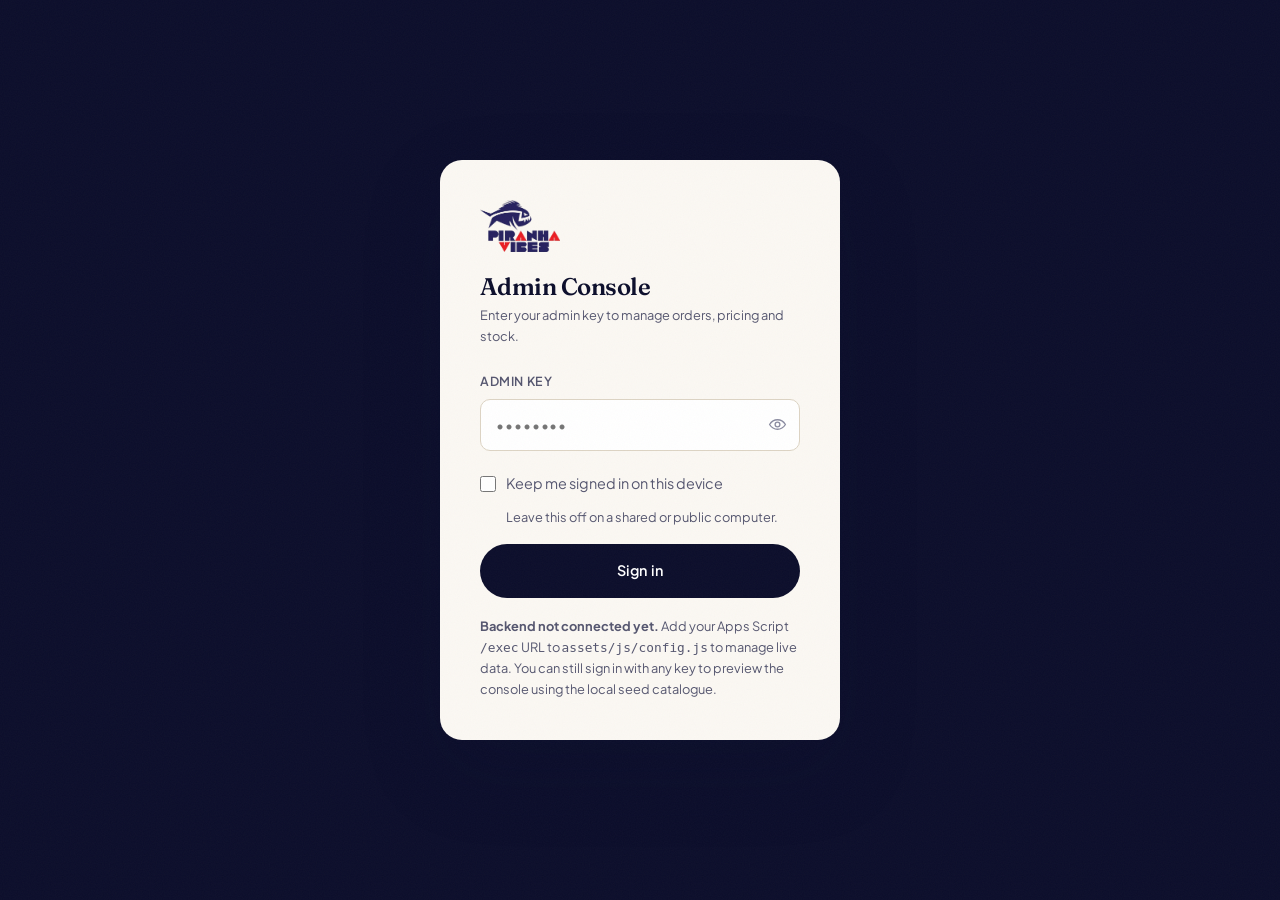
==== admin.html @ a3cf09a2 "feat: premium Piranha Vibes storefront with Google Sheets backend Complete static storefront in HTML" ====
<!DOCTYPE html>
<html lang="en">
<head>
<meta charset="utf-8">
<meta name="viewport" content="width=device-width, initial-scale=1">
<title>Admin — Piranha Vibes</title>
<meta name="robots" content="noindex, nofollow">
<link rel="icon" href="assets/img/brand/logo.png">
<link rel="preconnect" href="https://fonts.googleapis.com">
<link rel="preconnect" href="https://fonts.gstatic.com" crossorigin>
<link href="https://fonts.googleapis.com/css2?family=Fraunces:opsz,wght@9..144,400;9..144,500;9..144,600;9..144,700&family=Plus+Jakarta+Sans:wght@400;500;600;700;800&family=IBM+Plex+Mono:wght@400;500&display=swap" rel="stylesheet">
<link rel="stylesheet" href="assets/css/style.css">
</head>
<body>

<!-- ══════ LOGIN ══════ -->
<div class="adm-login" id="login">
  <div class="box">
    <img src="assets/img/brand/logo.png" alt="Piranha Vibes" style="height:52px;margin-bottom:22px">
    <h1 class="d3" style="font-size:1.5rem;margin-bottom:6px">Admin Console</h1>
    <p class="muted tiny" style="margin-bottom:24px">Enter your admin key to manage orders, pricing and stock.</p>
    <form id="loginForm" novalidate>
      <div class="field">
        <label for="key">Admin key</label>
        <div class="pw">
          <input id="key" type="password" autocomplete="current-password" placeholder="••••••••" spellcheck="false">
          <button type="button" class="pw-eye" id="pwToggle" aria-label="Show admin key" aria-pressed="false">
            <svg class="eye-on" viewBox="0 0 24 24"><path d="M2 12s3.8-6 10-6 10 6 10 6-3.8 6-10 6S2 12 2 12Z" stroke-linejoin="round"/><circle cx="12" cy="12" r="3"/></svg>
            <svg class="eye-off" viewBox="0 0 24 24"><path d="M4 4l16 16" stroke-linecap="round"/><path d="M9.9 5.2A9.9 9.9 0 0 1 12 5c6.2 0 10 6 10 6a17 17 0 0 1-3.3 3.7M6.4 7.6A17 17 0 0 0 2 11s3.8 6 10 6a9.7 9.7 0 0 0 3.7-.7" stroke-linecap="round" stroke-linejoin="round"/></svg>
          </button>
        </div>
        <span class="msg" id="keyMsg">Incorrect key — please try again</span>
      </div>
      <p class="tiny hidden" id="capsWarn" style="color:var(--gold);margin:-8px 0 12px">⚠ Caps Lock is on</p>
      <label class="fopt" style="margin-bottom:6px"><input type="checkbox" id="remember"> Keep me signed in on this device</label>
      <p class="tiny muted" style="margin:0 0 16px 26px">Leave this off on a shared or public computer.</p>
      <button class="btn btn-block" type="submit" id="loginBtn">Sign in</button>
      <div class="hidden" id="loginAlt" style="margin-top:12px">
        <p class="tiny" style="color:var(--gold);margin-bottom:8px">Couldn't reach the backend. Your key wasn't checked.</p>
        <button class="btn btn-ghost btn-sm btn-block" type="button" id="offlineBtn">Continue in offline preview</button>
      </div>
    </form>
    <p class="tiny muted" style="margin-top:18px" id="loginHint"></p>
  </div>
</div>

<!-- ══════ CONSOLE ══════ -->
<div class="adm-shell hidden" id="shell">
  <aside class="adm-side">
    <div class="brand"><img src="assets/img/brand/logo.png" alt="Piranha Vibes"></div>
    <button class="nv on" data-tab="dash"><svg viewBox="0 0 24 24"><rect x="3" y="3" width="7" height="9" rx="1.5"/><rect x="14" y="3" width="7" height="5" rx="1.5"/><rect x="14" y="12" width="7" height="9" rx="1.5"/><rect x="3" y="16" width="7" height="5" rx="1.5"/></svg> Dashboard</button>
    <button class="nv" data-tab="orders"><svg viewBox="0 0 24 24"><path d="M6 7h12l1 13H5L6 7Z" stroke-linejoin="round"/><path d="M9 7V6a3 3 0 0 1 6 0v1" stroke-linecap="round"/></svg> Orders <span class="pill new" id="navNew" style="margin-left:auto"></span></button>
    <button class="nv" data-tab="products"><svg viewBox="0 0 24 24"><path d="M4 7 12 3l8 4v10l-8 4-8-4V7Z" stroke-linejoin="round"/><path d="m4 7 8 4 8-4M12 11v10" stroke-linejoin="round"/></svg> Products</button>
    <button class="nv" data-tab="coupons"><svg viewBox="0 0 24 24"><path d="M3 8a2 2 0 0 1 2-2h14a2 2 0 0 1 2 2v2a2 2 0 0 0 0 4v2a2 2 0 0 1-2 2H5a2 2 0 0 1-2-2v-2a2 2 0 0 0 0-4V8Z" stroke-linejoin="round"/></svg> Coupons</button>
    <button class="nv" data-tab="settings"><svg viewBox="0 0 24 24"><circle cx="12" cy="12" r="3"/><path d="M19 12a7 7 0 0 0-.1-1.2l2-1.5-2-3.4-2.3 1a7 7 0 0 0-2-1.2L14.2 3H9.8l-.4 2.7a7 7 0 0 0-2 1.2l-2.3-1-2 3.4 2 1.5a7 7 0 0 0 0 2.4l-2 1.5 2 3.4 2.3-1a7 7 0 0 0 2 1.2l.4 2.7h4.4l.4-2.7a7 7 0 0 0 2-1.2l2.3 1 2-3.4-2-1.5c.06-.4.1-.8.1-1.2Z" stroke-linejoin="round"/></svg> Settings</button>
    <div class="sp" style="flex:1"></div>
    <button class="nv" id="refreshBtn"><svg viewBox="0 0 24 24"><path d="M20 12a8 8 0 1 1-2.6-5.9M20 4v5h-5" stroke-linecap="round" stroke-linejoin="round"/></svg> Refresh</button>
    <button class="nv" id="logoutBtn"><svg viewBox="0 0 24 24"><path d="M15 17l5-5-5-5M20 12H9M12 20H6a2 2 0 0 1-2-2V6a2 2 0 0 1 2-2h6" stroke-linecap="round" stroke-linejoin="round"/></svg> Sign out</button>
  </aside>

  <main class="adm-main">
    <div id="offlineNote"></div>
    <section id="tab-dash"></section>
    <section id="tab-orders" class="hidden"></section>
    <section id="tab-products" class="hidden"></section>
    <section id="tab-coupons" class="hidden"></section>
    <section id="tab-settings" class="hidden"></section>
  </main>
</div>

<div class="modal" id="modal"><div class="box" id="modalBox"></div></div>
<div class="toasts" id="toasts"></div>

<script src="assets/js/config.js"></script>
<script src="assets/js/data.js"></script>
<script src="assets/js/app.js"></script>
<script src="assets/js/admin.js"></script>
</body>
</html>
---- assets/css/style.css ----
/* =============================================================
   PIRANHA VIBES — Design System
   Editorial-premium. Ink navy + signal red + warm paper.
   ============================================================= */

/* ---------- 1. TOKENS ---------- */
:root {
  /* brand */
  --ink: #0c0e2b;
  --navy: #262163;
  --navy-600: #37318a;
  --navy-200: #b9b6dc;
  --red: #e62b1e;
  --red-700: #bf1f14;

  /* paper */
  --paper: #fbf8f3;
  --paper-2: #f4efe6;
  --sand: #e7dfd1;
  --line: #ddd4c4;
  --white: #ffffff;

  /* text */
  --tx: #14152f;
  --tx-2: #55566f;
  --tx-3: #8b8ca1;
  --tx-inv: #f6f3ee;

  /* accents */
  --gold: #b98b2e;
  --green: #1f7a4d;

  /* type */
  --display: "Fraunces", "Playfair Display", Georgia, "Times New Roman", serif;
  --sans: "Plus Jakarta Sans", "Inter", -apple-system, BlinkMacSystemFont,
    "Segoe UI", Roboto, sans-serif;
  --mono: "IBM Plex Mono", ui-monospace, "SFMono-Regular", Menlo, monospace;

  /* metrics */
  --wrap: 1320px;
  --gut: clamp(20px, 4vw, 56px);
  --r-sm: 8px;
  --r: 14px;
  --r-lg: 22px;
  --r-xl: 32px;

  /* motion */
  --e-out: cubic-bezier(0.16, 1, 0.3, 1);
  --e-io: cubic-bezier(0.65, 0, 0.35, 1);
  --e-spring: cubic-bezier(0.34, 1.56, 0.64, 1);
  --t: 0.45s var(--e-out);

  /* elevation */
  --sh-1: 0 1px 2px rgba(12, 14, 43, 0.05), 0 4px 14px rgba(12, 14, 43, 0.05);
  --sh-2: 0 2px 6px rgba(12, 14, 43, 0.06), 0 18px 40px rgba(12, 14, 43, 0.09);
  --sh-3: 0 30px 80px rgba(12, 14, 43, 0.18);

  --header-h: 78px;
}

/* ---------- 2. RESET ---------- */
*,
*::before,
*::after {
  box-sizing: border-box;
}
* {
  margin: 0;
  padding: 0;
}
html {
  -webkit-text-size-adjust: 100%;
  scroll-behavior: smooth;
  scroll-padding-top: calc(var(--header-h) + 20px);
}
body {
  font-family: var(--sans);
  background: var(--paper);
  color: var(--tx);
  font-size: 16px;
  line-height: 1.65;
  -webkit-font-smoothing: antialiased;
  -moz-osx-font-smoothing: grayscale;
  /* clip (not hidden) — `hidden` would make body a scroll container
     and break position:sticky on the header */
  overflow-x: clip;
  font-feature-settings: "kern" 1, "liga" 1;
}
body.is-locked {
  overflow: hidden;
}
img,
svg,
video {
  display: block;
  max-width: 100%;
  height: auto;
}
a {
  color: inherit;
  text-decoration: none;
}
button,
input,
select,
textarea {
  font: inherit;
  color: inherit;
}
button {
  background: none;
  border: 0;
  cursor: pointer;
}
ul,
ol {
  list-style: none;
}
:focus-visible {
  outline: 2px solid var(--red);
  outline-offset: 3px;
  border-radius: 4px;
}
::selection {
  background: var(--navy);
  color: #fff;
}

/* paper grain */
body::before {
  content: "";
  position: fixed;
  inset: 0;
  z-index: 9998;
  pointer-events: none;
  opacity: 0.035;
  background-image: url("data:image/svg+xml,%3Csvg xmlns='http://www.w3.org/2000/svg' width='160' height='160'%3E%3Cfilter id='n'%3E%3CfeTurbulence type='fractalNoise' baseFrequency='0.85' numOctaves='3'/%3E%3C/filter%3E%3Crect width='160' height='160' filter='url(%23n)'/%3E%3C/svg%3E");
}

/* ---------- 3. TYPE ---------- */
h1,
h2,
h3,
h4,
h5 {
  font-family: var(--display);
  font-weight: 600;
  line-height: 1.05;
  letter-spacing: -0.022em;
  color: var(--ink);
  font-variation-settings: "SOFT" 0, "WONK" 0;
}
.d1 {
  font-size: clamp(2.9rem, 8.2vw, 7.2rem);
  line-height: 0.93;
  letter-spacing: -0.038em;
}
.d2 {
  font-size: clamp(2.2rem, 5.2vw, 4.4rem);
  line-height: 1;
  letter-spacing: -0.03em;
}
.d3 {
  font-size: clamp(1.5rem, 2.9vw, 2.4rem);
}
.lead {
  font-size: clamp(1.02rem, 1.35vw, 1.2rem);
  color: var(--tx-2);
  line-height: 1.7;
  max-width: 62ch;
}
.eyebrow {
  font-family: var(--mono);
  font-size: 0.7rem;
  letter-spacing: 0.22em;
  text-transform: uppercase;
  color: var(--red);
  font-weight: 500;
  display: inline-flex;
  align-items: center;
  gap: 10px;
}
.eyebrow::before {
  content: "";
  width: 26px;
  height: 1px;
  background: var(--red);
  display: block;
}
.eyebrow.center::after {
  content: "";
  width: 26px;
  height: 1px;
  background: var(--red);
  display: block;
}
.italic-accent {
  font-style: italic;
  font-family: var(--display);
  color: var(--red);
}
.muted {
  color: var(--tx-2);
}
.tiny {
  font-size: 0.8rem;
}

/* ---------- 4. LAYOUT ---------- */
.wrap {
  width: min(100% - (var(--gut) * 2), var(--wrap));
  margin-inline: auto;
}
.wrap-wide {
  width: min(100% - (var(--gut) * 2), 1560px);
  margin-inline: auto;
}
section {
  position: relative;
}
.sec {
  padding-block: clamp(64px, 9vw, 132px);
}
.sec-sm {
  padding-block: clamp(44px, 6vw, 80px);
}
.sec-head {
  display: flex;
  align-items: flex-end;
  justify-content: space-between;
  gap: 32px;
  flex-wrap: wrap;
  margin-bottom: clamp(32px, 4.5vw, 60px);
}
.sec-head .t {
  max-width: 58ch;
}
.sec-head .eyebrow {
  margin-bottom: 16px;
}
.center-head {
  text-align: center;
  max-width: 760px;
  margin: 0 auto clamp(36px, 5vw, 64px);
}
.center-head .eyebrow {
  margin-bottom: 16px;
}
.center-head .lead {
  margin-inline: auto;
}
.rule {
  height: 1px;
  background: var(--line);
  border: 0;
}
.bg-ink {
  background: var(--ink);
  color: var(--tx-inv);
}
.bg-ink h1,
.bg-ink h2,
.bg-ink h3,
.bg-ink h4 {
  color: #fff;
}
.bg-ink .lead,
.bg-ink .muted {
  color: #a8aac6;
}
.bg-paper2 {
  background: var(--paper-2);
}

/* ---------- 5. BUTTONS ---------- */
.btn {
  --bg: var(--ink);
  --fg: #fff;
  position: relative;
  display: inline-flex;
  align-items: center;
  justify-content: center;
  gap: 10px;
  padding: 15px 30px;
  background: var(--bg);
  color: var(--fg);
  border-radius: 100px;
  font-size: 0.9rem;
  font-weight: 600;
  letter-spacing: 0.01em;
  overflow: hidden;
  isolation: isolate;
  transition: transform 0.35s var(--e-spring), box-shadow var(--t),
    color 0.35s var(--e-out);
  will-change: transform;
}
.btn::before {
  content: "";
  position: absolute;
  inset: 0;
  z-index: -1;
  background: var(--red);
  transform: translateY(101%);
  transition: transform 0.5s var(--e-out);
  border-radius: inherit;
}
.btn:hover::before {
  transform: translateY(0);
}
.btn:hover {
  transform: translateY(-2px);
  box-shadow: 0 12px 30px rgba(230, 43, 30, 0.28);
  color: #fff;
}
.btn:active {
  transform: translateY(0) scale(0.98);
}
.btn svg {
  width: 17px;
  height: 17px;
  transition: transform 0.4s var(--e-out);
}
.btn:hover svg {
  transform: translateX(4px);
}
.btn-red {
  --bg: var(--red);
}
.btn-red::before {
  background: var(--ink);
}
.btn-red:hover {
  box-shadow: 0 12px 30px rgba(12, 14, 43, 0.3);
}
.btn-ghost {
  --bg: transparent;
  --fg: var(--ink);
  border: 1px solid var(--ink);
}
.btn-ghost:hover {
  color: #fff;
  border-color: var(--red);
}
.btn-light {
  --bg: #fff;
  --fg: var(--ink);
}
.btn-light:hover {
  color: #fff;
}
.btn-sm {
  padding: 10px 20px;
  font-size: 0.82rem;
}
.btn-lg {
  padding: 18px 38px;
  font-size: 0.98rem;
}
.btn-block {
  width: 100%;
}
.btn[disabled] {
  opacity: 0.45;
  pointer-events: none;
}
.btn-loading {
  color: transparent !important;
  pointer-events: none;
}
.btn-loading::after {
  content: "";
  position: absolute;
  width: 18px;
  height: 18px;
  border: 2px solid rgba(255, 255, 255, 0.35);
  border-top-color: #fff;
  border-radius: 50%;
  animation: spin 0.7s linear infinite;
}
@keyframes spin {
  to {
    transform: rotate(360deg);
  }
}

.link-u {
  position: relative;
  display: inline-flex;
  align-items: center;
  gap: 8px;
  font-weight: 600;
  font-size: 0.88rem;
  padding-bottom: 3px;
}
.link-u::after {
  content: "";
  position: absolute;
  left: 0;
  bottom: 0;
  width: 100%;
  height: 1px;
  background: currentColor;
  transform-origin: right;
  transform: scaleX(1);
  transition: transform 0.4s var(--e-out);
}
.link-u:hover::after {
  transform-origin: left;
  animation: uline 0.6s var(--e-out);
}
@keyframes uline {
  0% {
    transform: scaleX(1);
    transform-origin: right;
  }
  49% {
    transform: scaleX(0);
    transform-origin: right;
  }
  50% {
    transform: scaleX(0);
    transform-origin: left;
  }
  100% {
    transform: scaleX(1);
    transform-origin: left;
  }
}

/* ---------- 6. HEADER ---------- */
.announce {
  background: var(--ink);
  color: #e9e7f5;
  font-size: 0.76rem;
  letter-spacing: 0.05em;
  height: 38px;
  display: flex;
  align-items: center;
  overflow: hidden;
  position: relative;
  z-index: 60;
}
.announce .track {
  display: flex;
  gap: 60px;
  white-space: nowrap;
  animation: marq 34s linear infinite;
  padding-left: 60px;
}
.announce span {
  display: inline-flex;
  align-items: center;
  gap: 12px;
}
.announce b {
  color: var(--red);
  font-weight: 700;
}
@keyframes marq {
  to {
    transform: translateX(-50%);
  }
}

.hdr {
  position: sticky;
  top: 0;
  z-index: 70;
  background: rgba(251, 248, 243, 0.82);
  backdrop-filter: saturate(180%) blur(18px);
  -webkit-backdrop-filter: saturate(180%) blur(18px);
  border-bottom: 1px solid transparent;
  transition: border-color 0.3s, background 0.3s, height 0.35s var(--e-out);
}
.hdr.scrolled {
  border-bottom-color: var(--line);
  background: rgba(251, 248, 243, 0.95);
}
.hdr-in {
  height: var(--header-h);
  display: flex;
  align-items: center;
  gap: 28px;
  transition: height 0.35s var(--e-out);
}
.hdr.scrolled .hdr-in {
  height: 64px;
}
.logo {
  display: flex;
  align-items: center;
  flex-shrink: 0;
}
.logo img {
  height: 54px;
  width: auto;
  transition: height 0.35s var(--e-out), transform 0.4s var(--e-spring);
  mix-blend-mode: multiply;
}
.hdr.scrolled .logo img {
  height: 44px;
}
.logo:hover img {
  transform: scale(1.04) rotate(-1.5deg);
}

.nav {
  display: flex;
  align-items: center;
  gap: 4px;
  margin-inline: auto;
}
.nav a {
  position: relative;
  padding: 10px 16px;
  font-size: 0.9rem;
  font-weight: 500;
  color: var(--tx);
  border-radius: 100px;
  transition: color 0.3s;
}
.nav a::before {
  content: "";
  position: absolute;
  inset: 0;
  background: var(--ink);
  border-radius: inherit;
  transform: scale(0.7);
  opacity: 0;
  transition: transform 0.4s var(--e-spring), opacity 0.3s;
  z-index: -1;
}
.nav a:hover,
.nav a.active {
  color: #fff;
}
.nav a:hover::before,
.nav a.active::before {
  transform: scale(1);
  opacity: 1;
}
.nav a {
  isolation: isolate;
}

.hdr-act {
  display: flex;
  align-items: center;
  gap: 6px;
}
.icon-btn {
  position: relative;
  width: 42px;
  height: 42px;
  display: grid;
  place-items: center;
  border-radius: 50%;
  transition: background 0.3s, transform 0.3s var(--e-spring);
}
.icon-btn:hover {
  background: var(--sand);
  transform: translateY(-2px);
}
.icon-btn svg {
  width: 20px;
  height: 20px;
  stroke: var(--ink);
  stroke-width: 1.6;
  fill: none;
}
.cart-count {
  position: absolute;
  top: 2px;
  right: 0;
  min-width: 19px;
  height: 19px;
  padding: 0 5px;
  background: var(--red);
  color: #fff;
  font-size: 0.68rem;
  font-weight: 700;
  border-radius: 100px;
  display: grid;
  place-items: center;
  border: 2px solid var(--paper);
  transform: scale(0);
  transition: transform 0.4s var(--e-spring);
}
.cart-count.on {
  transform: scale(1);
}
.cart-count.bump {
  animation: bump 0.5s var(--e-spring);
}
@keyframes bump {
  50% {
    transform: scale(1.45);
  }
}

.burger {
  display: none;
  width: 42px;
  height: 42px;
  place-items: center;
}
.burger i {
  display: block;
  width: 20px;
  height: 1.8px;
  background: var(--ink);
  position: relative;
  transition: 0.35s var(--e-out);
}
.burger i::before,
.burger i::after {
  content: "";
  position: absolute;
  left: 0;
  width: 20px;
  height: 1.8px;
  background: var(--ink);
  transition: 0.35s var(--e-out);
}
.burger i::before {
  top: -6px;
}
.burger i::after {
  top: 6px;
}
.burger.on i {
  background: transparent;
}
.burger.on i::before {
  top: 0;
  transform: rotate(45deg);
}
.burger.on i::after {
  top: 0;
  transform: rotate(-45deg);
}

/* mobile menu */
.mnav {
  position: fixed;
  inset: 0;
  z-index: 65;
  background: var(--ink);
  padding: calc(var(--header-h) + 50px) var(--gut) 40px;
  transform: translateY(-100%);
  transition: transform 0.6s var(--e-out);
  overflow-y: auto;
}
.mnav.on {
  transform: translateY(0);
}
.mnav a {
  display: block;
  font-family: var(--display);
  font-size: clamp(2rem, 9vw, 3rem);
  color: #fff;
  padding: 12px 0;
  border-bottom: 1px solid rgba(255, 255, 255, 0.09);
  opacity: 0;
  transform: translateY(24px);
}
.mnav.on a {
  animation: mIn 0.6s var(--e-out) forwards;
}
.mnav.on a:nth-child(1) {
  animation-delay: 0.1s;
}
.mnav.on a:nth-child(2) {
  animation-delay: 0.16s;
}
.mnav.on a:nth-child(3) {
  animation-delay: 0.22s;
}
.mnav.on a:nth-child(4) {
  animation-delay: 0.28s;
}
.mnav.on a:nth-child(5) {
  animation-delay: 0.34s;
}
.mnav.on a:nth-child(6) {
  animation-delay: 0.4s;
}
.mnav.on a:nth-child(7) {
  animation-delay: 0.46s;
}
@keyframes mIn {
  to {
    opacity: 1;
    transform: none;
  }
}

/* search overlay */
.search-ov {
  position: fixed;
  inset: 0;
  z-index: 90;
  background: rgba(12, 14, 43, 0.55);
  backdrop-filter: blur(8px);
  opacity: 0;
  visibility: hidden;
  transition: 0.35s;
}
.search-ov.on {
  opacity: 1;
  visibility: visible;
}
.search-box {
  background: var(--paper);
  padding: clamp(24px, 5vw, 48px) var(--gut);
  transform: translateY(-30px);
  transition: transform 0.5s var(--e-out);
  max-height: 86vh;
  overflow-y: auto;
}
.search-ov.on .search-box {
  transform: none;
}
.search-field {
  display: flex;
  align-items: center;
  gap: 14px;
  border-bottom: 2px solid var(--ink);
  padding-bottom: 12px;
}
.search-field input {
  flex: 1;
  border: 0;
  background: none;
  font-family: var(--display);
  font-size: clamp(1.4rem, 4vw, 2.4rem);
  outline: none;
}
.search-res {
  display: grid;
  grid-template-columns: repeat(auto-fill, minmax(180px, 1fr));
  gap: 22px;
  margin-top: 28px;
}

/* ---------- 7. HERO ---------- */
.hero {
  position: relative;
  padding-top: clamp(40px, 6vw, 76px);
  padding-bottom: clamp(40px, 6vw, 80px);
  overflow: hidden;
}
.hero-grid {
  display: grid;
  grid-template-columns: 1.05fr 0.95fr;
  gap: clamp(32px, 5vw, 72px);
  align-items: center;
}
.hero-copy .eyebrow {
  margin-bottom: 22px;
}
.hero h1 {
  margin-bottom: 24px;
}
.hero h1 .ln {
  display: block;
  overflow: hidden;
}
.hero h1 .ln > span {
  display: block;
  transform: translateY(110%);
  animation: lnUp 1.05s var(--e-out) forwards;
}
.hero h1 .ln:nth-child(2) > span {
  animation-delay: 0.1s;
}
.hero h1 .ln:nth-child(3) > span {
  animation-delay: 0.2s;
}
@keyframes lnUp {
  to {
    transform: none;
  }
}
.hero-cta {
  display: flex;
  gap: 14px;
  flex-wrap: wrap;
  margin-top: 34px;
}
.hero-stats {
  display: flex;
  gap: clamp(24px, 4vw, 52px);
  margin-top: clamp(36px, 5vw, 58px);
  padding-top: 28px;
  border-top: 1px solid var(--line);
  flex-wrap: wrap;
}
.hero-stats .n {
  font-family: var(--display);
  font-size: clamp(1.6rem, 3vw, 2.3rem);
  color: var(--navy);
  line-height: 1;
}
.hero-stats .l {
  font-size: 0.76rem;
  letter-spacing: 0.1em;
  text-transform: uppercase;
  color: var(--tx-3);
  margin-top: 6px;
}

.hero-visual {
  position: relative;
  aspect-ratio: 4/4.4;
}
.hv-main,
.hv-sub {
  position: absolute;
  border-radius: var(--r-xl);
  overflow: hidden;
  box-shadow: var(--sh-3);
  background: var(--sand);
}
.hv-main {
  inset: 0 12% 10% 0;
  animation: floatA 9s ease-in-out infinite;
}
.hv-sub {
  width: 46%;
  aspect-ratio: 3/3.6;
  right: 0;
  bottom: 0;
  border: 8px solid var(--paper);
  animation: floatB 11s ease-in-out infinite;
}
.hv-main img,
.hv-sub img {
  width: 100%;
  height: 100%;
  object-fit: cover;
  transition: transform 1.2s var(--e-out);
}
.hero-visual:hover .hv-main img {
  transform: scale(1.05);
}
@keyframes floatA {
  50% {
    transform: translateY(-14px);
  }
}
@keyframes floatB {
  50% {
    transform: translateY(12px);
  }
}
.hv-badge {
  position: absolute;
  left: -6%;
  top: 8%;
  z-index: 3;
  background: var(--paper);
  border-radius: 100px;
  padding: 12px 20px;
  box-shadow: var(--sh-2);
  display: flex;
  align-items: center;
  gap: 10px;
  font-size: 0.8rem;
  font-weight: 600;
  animation: floatB 7s ease-in-out infinite;
}
.hv-badge .dot {
  width: 8px;
  height: 8px;
  border-radius: 50%;
  background: var(--green);
  box-shadow: 0 0 0 0 rgba(31, 122, 77, 0.5);
  animation: pulse 2s infinite;
}
@keyframes pulse {
  70% {
    box-shadow: 0 0 0 10px rgba(31, 122, 77, 0);
  }
}
.hero-blob {
  position: absolute;
  border-radius: 50%;
  filter: blur(90px);
  opacity: 0.42;
  pointer-events: none;
  z-index: -1;
}
.hero-blob.a {
  width: 480px;
  height: 480px;
  background: #cfd0f5;
  top: -120px;
  right: -80px;
}
.hero-blob.b {
  width: 400px;
  height: 400px;
  background: #f7d3cf;
  bottom: -140px;
  left: -100px;
}

/* ---------- 8. MARQUEE ---------- */
.marquee {
  border-block: 1px solid var(--line);
  padding: 22px 0;
  overflow: hidden;
  background: var(--paper-2);
}
.marquee .track {
  display: flex;
  gap: 54px;
  white-space: nowrap;
  animation: marq 30s linear infinite;
  width: max-content;
}
.marquee:hover .track {
  animation-play-state: paused;
}
.marquee span {
  font-family: var(--display);
  font-size: clamp(1.1rem, 2vw, 1.7rem);
  color: var(--navy);
  display: inline-flex;
  align-items: center;
  gap: 54px;
  letter-spacing: -0.01em;
}
.marquee span::after {
  content: "✳";
  color: var(--red);
  font-size: 0.8em;
}

/* ---------- 9. CATEGORY TILES ---------- */
.cat-grid {
  display: grid;
  grid-template-columns: repeat(3, 1fr);
  gap: 18px;
}
.cat-grid > *:nth-child(1) {
  grid-column: span 2;
}
.cat-grid > *:nth-child(4) {
  grid-column: span 2;
}
.cat-card {
  position: relative;
  border-radius: var(--r-lg);
  overflow: hidden;
  min-height: 300px;
  display: flex;
  align-items: flex-end;
  padding: 28px;
  color: #fff;
  isolation: isolate;
  background: var(--navy);
}
.cat-card img {
  position: absolute;
  inset: 0;
  width: 100%;
  height: 100%;
  object-fit: cover;
  z-index: -2;
  transition: transform 1.1s var(--e-out), filter 0.6s;
}
.cat-card::after {
  content: "";
  position: absolute;
  inset: 0;
  z-index: -1;
  background: linear-gradient(
    to top,
    rgba(12, 14, 43, 0.88) 0%,
    rgba(12, 14, 43, 0.32) 45%,
    rgba(12, 14, 43, 0.06) 100%
  );
  transition: opacity 0.5s;
}
.cat-card:hover img {
  transform: scale(1.07);
}
.cat-card h3 {
  color: #fff;
  font-size: clamp(1.4rem, 2.4vw, 2rem);
}
.cat-card p {
  color: rgba(255, 255, 255, 0.75);
  font-size: 0.88rem;
  margin-top: 6px;
  max-width: 42ch;
}
.cat-card .go {
  position: absolute;
  top: 22px;
  right: 22px;
  width: 46px;
  height: 46px;
  border-radius: 50%;
  background: rgba(255, 255, 255, 0.14);
  backdrop-filter: blur(8px);
  border: 1px solid rgba(255, 255, 255, 0.25);
  display: grid;
  place-items: center;
  transform: scale(0.6) rotate(-40deg);
  opacity: 0;
  transition: 0.5s var(--e-spring);
}
.cat-card:hover .go {
  transform: none;
  opacity: 1;
}
.cat-card .go svg {
  width: 18px;
  stroke: #fff;
  stroke-width: 2;
  fill: none;
}
.cat-card .cnt {
  font-family: var(--mono);
  font-size: 0.7rem;
  letter-spacing: 0.14em;
  text-transform: uppercase;
  color: rgba(255, 255, 255, 0.6);
  margin-bottom: 10px;
  display: block;
}

/* ---------- 10. PRODUCT CARD ---------- */
.p-grid {
  display: grid;
  grid-template-columns: repeat(auto-fill, minmax(250px, 1fr));
  gap: clamp(18px, 2.2vw, 30px) clamp(14px, 1.8vw, 24px);
}
.pc {
  position: relative;
  display: flex;
  flex-direction: column;
}
.pc-media {
  position: relative;
  aspect-ratio: 1/1.16;
  border-radius: var(--r);
  overflow: hidden;
  background: var(--paper-2);
  margin-bottom: 14px;
}
.pc-media img {
  width: 100%;
  height: 100%;
  object-fit: cover;
  transition: transform 0.9s var(--e-out), opacity 0.5s;
}
.pc:hover .pc-media img {
  transform: scale(1.06);
}
.pc-media::after {
  content: "";
  position: absolute;
  inset: 0;
  background: linear-gradient(
    to top,
    rgba(12, 14, 43, 0.4),
    transparent 55%
  );
  opacity: 0;
  transition: opacity 0.45s;
}
.pc:hover .pc-media::after {
  opacity: 1;
}
.pc-badge {
  position: absolute;
  top: 12px;
  left: 12px;
  z-index: 3;
  background: var(--ink);
  color: #fff;
  font-size: 0.65rem;
  font-weight: 700;
  letter-spacing: 0.12em;
  text-transform: uppercase;
  padding: 6px 12px;
  border-radius: 100px;
}
.pc-badge.red {
  background: var(--red);
}
.pc-badge.out {
  background: #6d6f86;
}
.pc-wish {
  position: absolute;
  top: 10px;
  right: 10px;
  z-index: 3;
  width: 36px;
  height: 36px;
  border-radius: 50%;
  background: rgba(255, 255, 255, 0.9);
  backdrop-filter: blur(6px);
  display: grid;
  place-items: center;
  opacity: 0;
  transform: translateX(8px);
  transition: 0.4s var(--e-out);
}
.pc:hover .pc-wish {
  opacity: 1;
  transform: none;
}
.pc-wish svg {
  width: 17px;
  stroke: var(--ink);
  stroke-width: 1.7;
  fill: none;
}
.pc-wish.on svg {
  fill: var(--red);
  stroke: var(--red);
}
.pc-quick {
  position: absolute;
  left: 12px;
  right: 12px;
  bottom: 12px;
  z-index: 3;
  transform: translateY(120%);
  opacity: 0;
  transition: 0.5s var(--e-out);
}
.pc:hover .pc-quick {
  transform: none;
  opacity: 1;
}
.pc-quick .btn {
  width: 100%;
  padding: 12px;
  font-size: 0.82rem;
  background: #fff;
  color: var(--ink);
}
.pc-quick .btn::before {
  background: var(--ink);
}
.pc-quick .btn:hover {
  color: #fff;
}
.pc-cat {
  font-family: var(--mono);
  font-size: 0.66rem;
  letter-spacing: 0.14em;
  text-transform: uppercase;
  color: var(--tx-3);
}
.pc-name {
  font-family: var(--display);
  font-size: 1.06rem;
  font-weight: 600;
  margin: 5px 0 7px;
  line-height: 1.25;
  letter-spacing: -0.01em;
}
.pc:hover .pc-name {
  color: var(--navy);
}
.pc-row {
  display: flex;
  align-items: baseline;
  gap: 9px;
  margin-top: auto;
}
.pc-price {
  font-weight: 700;
  font-size: 1rem;
}
.pc-mrp {
  font-size: 0.85rem;
  color: var(--tx-3);
  text-decoration: line-through;
}
.pc-off {
  font-size: 0.75rem;
  font-weight: 700;
  color: var(--green);
}
.pc-swatches {
  display: flex;
  gap: 5px;
  margin-top: 8px;
}
.pc-swatches i {
  width: 13px;
  height: 13px;
  border-radius: 50%;
  border: 1px solid var(--line);
  display: block;
}
.pc-stock {
  font-size: 0.74rem;
  color: var(--red);
  font-weight: 600;
  margin-top: 6px;
}
.pc.sold .pc-media img {
  filter: grayscale(1);
  opacity: 0.62;
}

/* ---------- 11. RAIL (horizontal scroller) ---------- */
.rail-wrap {
  position: relative;
}
.rail {
  display: flex;
  gap: 22px;
  overflow-x: auto;
  scroll-snap-type: x mandatory;
  padding-bottom: 8px;
  scrollbar-width: none;
}
.rail::-webkit-scrollbar {
  display: none;
}
.rail > * {
  flex: 0 0 auto;
  width: 72%;
  scroll-snap-align: start;
}
@media (min-width: 560px) {
  .rail > * {
    width: calc(50% - 11px);
  }
}
@media (min-width: 900px) {
  .rail > * {
    width: calc(33.333% - 14.7px);
  }
}
@media (min-width: 1200px) {
  .rail > * {
    width: calc(25% - 16.5px);
  }
}
.rail-nav {
  display: flex;
  gap: 8px;
}
.rail-nav button {
  width: 44px;
  height: 44px;
  border-radius: 50%;
  border: 1px solid var(--line);
  display: grid;
  place-items: center;
  transition: 0.35s var(--e-out);
  background: transparent;
}
.rail-nav button:hover {
  background: var(--ink);
  border-color: var(--ink);
}
.rail-nav button:hover svg {
  stroke: #fff;
}
.rail-nav svg {
  width: 17px;
  stroke: var(--ink);
  stroke-width: 1.8;
  fill: none;
  transition: stroke 0.3s;
}

/* ---------- 12. FEATURE STRIP ---------- */
.feat-grid {
  display: grid;
  grid-template-columns: repeat(auto-fit, minmax(230px, 1fr));
  gap: 1px;
  background: var(--line);
  border: 1px solid var(--line);
  border-radius: var(--r-lg);
  overflow: hidden;
}
.feat {
  background: var(--paper);
  padding: clamp(26px, 3vw, 40px);
  transition: background 0.45s;
}
.feat:hover {
  background: var(--white);
}
.feat .ic {
  width: 46px;
  height: 46px;
  border-radius: 14px;
  background: var(--ink);
  display: grid;
  place-items: center;
  margin-bottom: 18px;
  transition: 0.5s var(--e-spring);
}
.feat:hover .ic {
  background: var(--red);
  transform: rotate(-8deg) scale(1.08);
}
.feat .ic svg {
  width: 22px;
  stroke: #fff;
  stroke-width: 1.6;
  fill: none;
}
.feat h4 {
  font-size: 1.06rem;
  margin-bottom: 7px;
}
.feat p {
  font-size: 0.88rem;
  color: var(--tx-2);
}

/* ---------- 13. STORY / SPLIT ---------- */
.split {
  display: grid;
  grid-template-columns: 1fr 1fr;
  gap: clamp(32px, 5vw, 80px);
  align-items: center;
}
.split-media {
  position: relative;
  border-radius: var(--r-xl);
  overflow: hidden;
  aspect-ratio: 4/4.6;
}
.split-media img {
  width: 100%;
  height: 100%;
  object-fit: cover;
  transform: scale(1.12);
  transition: transform 1.4s var(--e-out);
}
.split-media.in img {
  transform: scale(1);
}
.tick {
  display: flex;
  gap: 14px;
  padding: 15px 0;
  border-bottom: 1px solid var(--line);
}
.tick:last-child {
  border-bottom: 0;
}
.tick svg {
  width: 20px;
  height: 20px;
  stroke: var(--red);
  stroke-width: 2;
  fill: none;
  flex-shrink: 0;
  margin-top: 3px;
}
.tick p {
  font-size: 0.94rem;
  color: var(--tx-2);
}
.tick b {
  color: var(--tx);
  display: block;
  font-weight: 600;
  margin-bottom: 2px;
}

/* ---------- 14. GALLERY ---------- */
.gal {
  display: grid;
  grid-template-columns: repeat(6, 1fr);
  gap: 12px;
}
.gal a {
  border-radius: var(--r);
  overflow: hidden;
  aspect-ratio: 1;
  position: relative;
  background: var(--sand);
}
.gal a:nth-child(1),
.gal a:nth-child(4) {
  grid-column: span 2;
  grid-row: span 2;
  aspect-ratio: 1;
}
.gal img {
  width: 100%;
  height: 100%;
  object-fit: cover;
  transition: transform 1s var(--e-out), filter 0.5s;
}
.gal a:hover img {
  transform: scale(1.08);
}
.gal a::after {
  content: "";
  position: absolute;
  inset: 0;
  background: rgba(12, 14, 43, 0.32);
  opacity: 0;
  transition: 0.4s;
}
.gal a:hover::after {
  opacity: 1;
}

/* ---------- 15. TESTIMONIALS ---------- */
.tst {
  background: var(--white);
  border: 1px solid var(--line);
  border-radius: var(--r-lg);
  padding: clamp(24px, 3vw, 36px);
  display: flex;
  flex-direction: column;
  gap: 18px;
  transition: transform 0.5s var(--e-out), box-shadow 0.5s;
}
.tst:hover {
  transform: translateY(-6px);
  box-shadow: var(--sh-2);
}
.stars {
  display: flex;
  gap: 3px;
}
.stars svg {
  width: 15px;
  fill: var(--gold);
}
.tst p {
  font-family: var(--display);
  font-size: 1.06rem;
  line-height: 1.5;
  color: var(--tx);
  letter-spacing: -0.008em;
}
.tst .who {
  display: flex;
  align-items: center;
  gap: 12px;
  margin-top: auto;
  padding-top: 14px;
  border-top: 1px solid var(--line);
}
.tst .av {
  width: 40px;
  height: 40px;
  border-radius: 50%;
  background: var(--navy);
  color: #fff;
  display: grid;
  place-items: center;
  font-weight: 700;
  font-size: 0.9rem;
}
.tst .who b {
  display: block;
  font-size: 0.9rem;
}
.tst .who span {
  font-size: 0.78rem;
  color: var(--tx-3);
}

/* ---------- 16. NEWSLETTER / CTA ---------- */
.cta-band {
  position: relative;
  border-radius: var(--r-xl);
  overflow: hidden;
  background: var(--ink);
  color: #fff;
  padding: clamp(40px, 6vw, 84px) clamp(24px, 4vw, 64px);
  text-align: center;
  isolation: isolate;
}
.cta-band::before,
.cta-band::after {
  content: "";
  position: absolute;
  border-radius: 50%;
  filter: blur(70px);
  z-index: -1;
}
.cta-band::before {
  width: 340px;
  height: 340px;
  background: rgba(230, 43, 30, 0.35);
  top: -120px;
  left: -60px;
}
.cta-band::after {
  width: 340px;
  height: 340px;
  background: rgba(55, 49, 138, 0.6);
  bottom: -140px;
  right: -60px;
}
.nl-form {
  display: flex;
  gap: 10px;
  max-width: 500px;
  margin: 28px auto 0;
  background: rgba(255, 255, 255, 0.08);
  border: 1px solid rgba(255, 255, 255, 0.18);
  border-radius: 100px;
  padding: 6px;
}
.nl-form input {
  flex: 1;
  background: none;
  border: 0;
  outline: none;
  padding: 0 20px;
  color: #fff;
  font-size: 0.92rem;
}
.nl-form input::placeholder {
  color: rgba(255, 255, 255, 0.5);
}

/* ---------- 17. FOOTER ---------- */
.ftr {
  background: var(--ink);
  color: #b9bad4;
  padding-top: clamp(50px, 7vw, 90px);
}
.ftr-grid {
  display: grid;
  grid-template-columns: 1.5fr 1fr 1fr 1.4fr;
  gap: clamp(28px, 4vw, 56px);
  padding-bottom: 50px;
}
.ftr h5 {
  color: #fff;
  font-family: var(--sans);
  font-size: 0.76rem;
  letter-spacing: 0.16em;
  text-transform: uppercase;
  margin-bottom: 20px;
  font-weight: 700;
}
.ftr a {
  display: block;
  padding: 6px 0;
  font-size: 0.9rem;
  transition: color 0.3s, transform 0.35s var(--e-out);
}
.ftr a:hover {
  color: #fff;
  transform: translateX(5px);
}
.ftr-logo img {
  height: 54px;
  filter: brightness(0) invert(1);
  margin-bottom: 18px;
}
.ftr p {
  font-size: 0.9rem;
  line-height: 1.75;
  max-width: 38ch;
}
.soc {
  display: flex;
  gap: 10px;
  margin-top: 22px;
}
.soc a {
  width: 40px;
  height: 40px;
  border-radius: 50%;
  border: 1px solid rgba(255, 255, 255, 0.16);
  display: grid;
  place-items: center;
  padding: 0;
  transition: 0.4s var(--e-spring);
}
.soc a:hover {
  background: var(--red);
  border-color: var(--red);
  transform: translateY(-4px);
}
.soc svg {
  width: 17px;
  fill: currentColor;
}
.ftr-bot {
  border-top: 1px solid rgba(255, 255, 255, 0.1);
  padding: 22px 0 26px;
  display: flex;
  justify-content: space-between;
  gap: 16px;
  flex-wrap: wrap;
  font-size: 0.82rem;
}
/* ---------- 17b. KAXON CREDIT ---------- */
.credit {
  display: flex;
  align-items: center;
  gap: clamp(14px, 3vw, 28px);
  padding: 4px 0 30px;
}
.credit-rule {
  flex: 1;
  height: 1px;
  background: linear-gradient(
    90deg,
    transparent,
    rgba(255, 255, 255, 0.16),
    transparent
  );
}
.credit-line {
  display: flex;
  align-items: center;
  gap: 9px;
  flex-wrap: wrap;
  justify-content: center;
  font-size: 0.78rem;
  letter-spacing: 0.02em;
  text-align: center;
}
.credit-pre {
  color: #6d6f92;
  font-style: italic;
  font-family: var(--display);
  font-size: 0.86rem;
  letter-spacing: 0.01em;
}

/* `.ftr` prefix beats the generic `.ftr a` block above */
.ftr .kaxon {
  position: relative;
  display: inline-flex;
  align-items: center;
  flex: none;
  white-space: nowrap;
  gap: 5px;
  padding: 5px 13px 5px 14px;
  border-radius: 100px;
  border: 1px solid rgba(255, 255, 255, 0.14);
  background: rgba(255, 255, 255, 0.03);
  isolation: isolate;
  overflow: hidden;
  transition: border-color 0.45s var(--e-out), transform 0.5s var(--e-spring),
    background 0.45s;
}
.ftr .kaxon:hover {
  transform: translateY(-2px);
  border-color: rgba(230, 43, 30, 0.55);
  background: rgba(230, 43, 30, 0.08);
}
.kaxon-word {
  position: relative;
  font-family: var(--mono);
  font-size: 0.79rem;
  font-weight: 500;
  letter-spacing: 0.3em;
  text-indent: 0.3em;
  color: #ffffff;
}
/* light sweeps across the wordmark, on a slow loop and again on hover */
.kaxon-word::after {
  content: attr(data-text);
  position: absolute;
  inset: 0;
  color: transparent;
  background: linear-gradient(
      100deg,
      transparent 20%,
      var(--red) 45%,
      #ff9f97 52%,
      var(--red) 59%,
      transparent 80%
    )
    no-repeat;
  background-size: 260% 100%;
  -webkit-background-clip: text;
  background-clip: text;
  animation: kaxonSweep 6.5s var(--e-io) infinite;
}
@keyframes kaxonSweep {
  0%,
  55% {
    background-position: 190% 0;
  }
  85%,
  100% {
    background-position: -90% 0;
  }
}
.kaxon:hover .kaxon-word::after {
  animation-duration: 1.6s;
}
.kaxon-arrow {
  flex: none;
  width: 12px;
  height: 12px;
  stroke: #8c8eb4;
  stroke-width: 2;
  fill: none;
  transition: transform 0.45s var(--e-out), stroke 0.35s;
}
.kaxon:hover .kaxon-arrow {
  transform: translate(2px, -2px);
  stroke: var(--red);
}
/* soft halo that blooms out from the pill on hover */
.kaxon-glow {
  position: absolute;
  z-index: -1;
  inset: 0;
  border-radius: inherit;
  background: radial-gradient(
    60% 120% at 50% 120%,
    rgba(230, 43, 30, 0.55),
    transparent 70%
  );
  opacity: 0;
  transition: opacity 0.5s var(--e-out);
}
.kaxon:hover .kaxon-glow {
  opacity: 1;
}
@media (max-width: 600px) {
  .credit-rule {
    display: none;
  }
  .credit {
    padding-bottom: 24px;
  }
}

.contact-line {
  display: flex;
  gap: 12px;
  padding: 10px 0;
  font-size: 0.9rem;
  align-items: flex-start;
}
.contact-line svg {
  width: 17px;
  stroke: var(--red);
  stroke-width: 1.7;
  fill: none;
  flex-shrink: 0;
  margin-top: 4px;
}

/* ---------- 18. CART DRAWER ---------- */
.scrim {
  position: fixed;
  inset: 0;
  z-index: 95;
  background: rgba(12, 14, 43, 0.5);
  backdrop-filter: blur(4px);
  opacity: 0;
  visibility: hidden;
  transition: 0.4s;
}
.scrim.on {
  opacity: 1;
  visibility: visible;
}
.drawer {
  position: fixed;
  top: 0;
  right: 0;
  bottom: 0;
  z-index: 96;
  width: min(430px, 100%);
  background: var(--paper);
  display: flex;
  flex-direction: column;
  transform: translateX(100%);
  transition: transform 0.55s var(--e-out);
  box-shadow: var(--sh-3);
}
.drawer.on {
  transform: none;
}
.drawer-hd {
  display: flex;
  align-items: center;
  justify-content: space-between;
  padding: 22px 24px;
  border-bottom: 1px solid var(--line);
}
.drawer-hd h3 {
  font-size: 1.2rem;
}
.drawer-body {
  flex: 1;
  overflow-y: auto;
  padding: 6px 24px;
}
.drawer-ft {
  border-top: 1px solid var(--line);
  padding: 20px 24px 26px;
  background: var(--white);
}
.ci {
  display: grid;
  grid-template-columns: 78px 1fr auto;
  gap: 14px;
  padding: 18px 0;
  border-bottom: 1px solid var(--line);
  animation: ciIn 0.45s var(--e-out);
}
@keyframes ciIn {
  from {
    opacity: 0;
    transform: translateX(20px);
  }
}
.ci img {
  width: 78px;
  height: 92px;
  object-fit: cover;
  border-radius: 10px;
  background: var(--sand);
}
.ci .nm {
  font-weight: 600;
  font-size: 0.94rem;
  line-height: 1.3;
}
.ci .vr {
  font-size: 0.78rem;
  color: var(--tx-3);
  margin-top: 3px;
}
.ci .pr {
  font-weight: 700;
  font-size: 0.94rem;
  margin-top: 8px;
}
.qty {
  display: inline-flex;
  align-items: center;
  border: 1px solid var(--line);
  border-radius: 100px;
  overflow: hidden;
  background: var(--white);
}
.qty button {
  width: 30px;
  height: 30px;
  display: grid;
  place-items: center;
  font-size: 1rem;
  color: var(--tx-2);
  transition: 0.25s;
}
.qty button:hover {
  background: var(--ink);
  color: #fff;
}
.qty span {
  min-width: 28px;
  text-align: center;
  font-size: 0.88rem;
  font-weight: 600;
}
.ci-rm {
  font-size: 0.75rem;
  color: var(--tx-3);
  text-decoration: underline;
  margin-top: 8px;
  display: inline-block;
}
.ci-rm:hover {
  color: var(--red);
}
.sum-row {
  display: flex;
  justify-content: space-between;
  padding: 7px 0;
  font-size: 0.92rem;
  color: var(--tx-2);
}
.sum-row.total {
  border-top: 1px solid var(--line);
  margin-top: 10px;
  padding-top: 14px;
  font-size: 1.15rem;
  font-weight: 700;
  color: var(--tx);
}
.empty {
  text-align: center;
  padding: 60px 20px;
  color: var(--tx-3);
}
.empty svg {
  width: 56px;
  stroke: var(--line);
  stroke-width: 1.2;
  fill: none;
  margin: 0 auto 18px;
}

/* free-shipping progress */
.ship-bar {
  background: var(--paper-2);
  border-radius: 10px;
  padding: 12px 14px;
  margin: 14px 0 4px;
  font-size: 0.82rem;
}
.ship-bar .track {
  height: 5px;
  background: var(--sand);
  border-radius: 100px;
  margin-top: 9px;
  overflow: hidden;
}
.ship-bar .fill {
  height: 100%;
  background: linear-gradient(90deg, var(--navy), var(--red));
  border-radius: 100px;
  transition: width 0.7s var(--e-out);
}

/* ---------- 19. TOAST ---------- */
.toasts {
  position: fixed;
  bottom: 22px;
  right: 22px;
  z-index: 120;
  display: flex;
  flex-direction: column;
  gap: 10px;
  pointer-events: none;
}
.toast {
  background: var(--ink);
  color: #fff;
  padding: 13px 20px;
  border-radius: 100px;
  font-size: 0.88rem;
  font-weight: 500;
  display: flex;
  align-items: center;
  gap: 10px;
  box-shadow: var(--sh-2);
  animation: tIn 0.5s var(--e-spring), tOut 0.4s ease 3.1s forwards;
  max-width: 340px;
}
.toast.err {
  background: var(--red);
}
.toast.ok .ic {
  color: #5ee9a8;
}
@keyframes tIn {
  from {
    opacity: 0;
    transform: translateY(24px) scale(0.9);
  }
}
@keyframes tOut {
  to {
    opacity: 0;
    transform: translateX(30px);
  }
}

/* ---------- 20. FORMS ---------- */
.field {
  margin-bottom: 16px;
}
.field label {
  display: block;
  font-size: 0.78rem;
  font-weight: 600;
  letter-spacing: 0.05em;
  text-transform: uppercase;
  color: var(--tx-2);
  margin-bottom: 7px;
}
.field input,
.field select,
.field textarea {
  width: 100%;
  background: var(--white);
  border: 1px solid var(--line);
  border-radius: 10px;
  padding: 13px 15px;
  font-size: 0.94rem;
  outline: none;
  transition: border-color 0.3s, box-shadow 0.3s;
}
.field input:focus,
.field select:focus,
.field textarea:focus {
  border-color: var(--navy);
  box-shadow: 0 0 0 3px rgba(38, 33, 99, 0.1);
}
.field.err input,
.field.err select {
  border-color: var(--red);
}
.field .msg {
  font-size: 0.76rem;
  color: var(--red);
  margin-top: 5px;
  display: none;
}
.field.err .msg {
  display: block;
}
.grid2 {
  display: grid;
  grid-template-columns: 1fr 1fr;
  gap: 0 16px;
}
.card {
  background: var(--white);
  border: 1px solid var(--line);
  border-radius: var(--r-lg);
  padding: clamp(20px, 3vw, 32px);
}
.radio-card {
  display: flex;
  gap: 14px;
  align-items: flex-start;
  border: 1px solid var(--line);
  border-radius: 12px;
  padding: 16px;
  margin-bottom: 10px;
  cursor: pointer;
  transition: 0.3s;
  background: var(--white);
}
.radio-card:hover {
  border-color: var(--navy-200);
}
.radio-card.on {
  border-color: var(--navy);
  box-shadow: 0 0 0 3px rgba(38, 33, 99, 0.09);
}
.radio-card input {
  margin-top: 4px;
  accent-color: var(--navy);
  width: 17px;
  height: 17px;
}
.radio-card b {
  display: block;
  font-size: 0.95rem;
}
.radio-card small {
  color: var(--tx-2);
  font-size: 0.82rem;
}

/* ---------- 21. PRODUCT PAGE ---------- */
.pd {
  display: grid;
  grid-template-columns: 1.1fr 1fr;
  gap: clamp(30px, 4vw, 68px);
  align-items: start;
}
.pd-gal {
  position: sticky;
  top: calc(var(--header-h) + 20px);
}
.pd-main {
  border-radius: var(--r-lg);
  overflow: hidden;
  background: var(--paper-2);
  aspect-ratio: 1/1.12;
  position: relative;
  cursor: zoom-in;
}
.pd-main img {
  width: 100%;
  height: 100%;
  object-fit: cover;
  transition: transform 0.6s var(--e-out);
}
.pd-main.zoom img {
  transform: scale(1.9);
}
.pd-thumbs {
  display: flex;
  gap: 10px;
  margin-top: 12px;
}
.pd-thumbs button {
  width: 74px;
  aspect-ratio: 1/1.15;
  border-radius: 10px;
  overflow: hidden;
  border: 2px solid transparent;
  transition: 0.3s;
  background: var(--paper-2);
}
.pd-thumbs button.on {
  border-color: var(--ink);
}
.pd-thumbs img {
  width: 100%;
  height: 100%;
  object-fit: cover;
}
.opt-row {
  margin: 22px 0;
}
.opt-row .hd {
  display: flex;
  justify-content: space-between;
  align-items: center;
  margin-bottom: 11px;
}
.opt-row .hd b {
  font-size: 0.8rem;
  letter-spacing: 0.09em;
  text-transform: uppercase;
}
.chips {
  display: flex;
  gap: 9px;
  flex-wrap: wrap;
}
.chip {
  min-width: 50px;
  padding: 11px 16px;
  border: 1px solid var(--line);
  border-radius: 10px;
  background: var(--white);
  font-size: 0.88rem;
  font-weight: 600;
  transition: 0.28s var(--e-out);
}
.chip:hover {
  border-color: var(--navy);
  transform: translateY(-2px);
}
.chip.on {
  background: var(--ink);
  border-color: var(--ink);
  color: #fff;
}
.chip.dis {
  opacity: 0.35;
  pointer-events: none;
  text-decoration: line-through;
}
.acc {
  border-top: 1px solid var(--line);
}
.acc-i {
  border-bottom: 1px solid var(--line);
}
.acc-t {
  width: 100%;
  display: flex;
  justify-content: space-between;
  align-items: center;
  padding: 17px 0;
  font-weight: 600;
  font-size: 0.95rem;
  text-align: left;
}
.acc-t i {
  width: 13px;
  height: 13px;
  position: relative;
  flex-shrink: 0;
}
.acc-t i::before,
.acc-t i::after {
  content: "";
  position: absolute;
  background: var(--ink);
  transition: 0.35s var(--e-out);
}
.acc-t i::before {
  left: 0;
  top: 6px;
  width: 13px;
  height: 1.5px;
}
.acc-t i::after {
  left: 6px;
  top: 0;
  width: 1.5px;
  height: 13px;
}
.acc-i.on .acc-t i::after {
  transform: rotate(90deg);
  opacity: 0;
}
.acc-c {
  max-height: 0;
  overflow: hidden;
  transition: max-height 0.5s var(--e-out);
}
.acc-c > div {
  padding-bottom: 20px;
  font-size: 0.91rem;
  color: var(--tx-2);
  line-height: 1.75;
}
.trust-row {
  display: grid;
  grid-template-columns: repeat(3, 1fr);
  gap: 10px;
  margin-top: 22px;
}
.trust-row div {
  text-align: center;
  padding: 14px 8px;
  background: var(--paper-2);
  border-radius: 12px;
  font-size: 0.76rem;
  font-weight: 600;
  color: var(--tx-2);
}
.trust-row svg {
  width: 20px;
  stroke: var(--navy);
  stroke-width: 1.6;
  fill: none;
  margin: 0 auto 7px;
}

/* ---------- 22. SHOP / FILTERS ---------- */
.shop-layout {
  display: grid;
  grid-template-columns: 250px 1fr;
  gap: clamp(24px, 3vw, 48px);
  align-items: start;
}
.filters {
  position: sticky;
  top: calc(var(--header-h) + 20px);
}
.fgroup {
  border-bottom: 1px solid var(--line);
  padding: 18px 0;
}
.fgroup:first-child {
  padding-top: 0;
}
.fgroup h5 {
  font-family: var(--sans);
  font-size: 0.74rem;
  letter-spacing: 0.14em;
  text-transform: uppercase;
  margin-bottom: 13px;
  font-weight: 700;
}
.fopt {
  display: flex;
  align-items: center;
  gap: 10px;
  padding: 5px 0;
  font-size: 0.9rem;
  cursor: pointer;
  color: var(--tx-2);
  transition: color 0.25s;
}
.fopt:hover {
  color: var(--tx);
}
.fopt input {
  accent-color: var(--navy);
  width: 16px;
  height: 16px;
}
.fopt .n {
  margin-left: auto;
  font-size: 0.76rem;
  color: var(--tx-3);
}
.shop-bar {
  display: flex;
  justify-content: space-between;
  align-items: center;
  gap: 16px;
  flex-wrap: wrap;
  margin-bottom: 24px;
  padding-bottom: 18px;
  border-bottom: 1px solid var(--line);
}
.sel {
  border: 1px solid var(--line);
  border-radius: 100px;
  padding: 9px 16px;
  font-size: 0.86rem;
  background: var(--white);
  outline: none;
  cursor: pointer;
}
.chip-clear {
  display: inline-flex;
  align-items: center;
  gap: 7px;
  background: var(--ink);
  color: #fff;
  border-radius: 100px;
  padding: 6px 8px 6px 14px;
  font-size: 0.78rem;
}
.chip-clear b {
  cursor: pointer;
  width: 18px;
  height: 18px;
  border-radius: 50%;
  background: rgba(255, 255, 255, 0.2);
  display: grid;
  place-items: center;
  font-size: 0.8rem;
  line-height: 1;
}
.f-toggle {
  display: none;
}

/* ---------- 23. STEPS / CHECKOUT ---------- */
.steps {
  display: flex;
  align-items: center;
  gap: 10px;
  justify-content: center;
  margin-bottom: 34px;
  flex-wrap: wrap;
}
.step {
  display: flex;
  align-items: center;
  gap: 9px;
  font-size: 0.84rem;
  color: var(--tx-3);
}
.step .n {
  width: 26px;
  height: 26px;
  border-radius: 50%;
  border: 1px solid var(--line);
  display: grid;
  place-items: center;
  font-size: 0.76rem;
  font-weight: 700;
}
.step.on {
  color: var(--tx);
  font-weight: 600;
}
.step.on .n {
  background: var(--ink);
  border-color: var(--ink);
  color: #fff;
}
.step.done .n {
  background: var(--green);
  border-color: var(--green);
  color: #fff;
}
.step-sep {
  width: 34px;
  height: 1px;
  background: var(--line);
}
.co-grid {
  display: grid;
  grid-template-columns: 1.35fr 1fr;
  gap: clamp(24px, 3vw, 44px);
  align-items: start;
}
.co-side {
  position: sticky;
  top: calc(var(--header-h) + 20px);
}
.mini-item {
  display: flex;
  gap: 12px;
  padding: 11px 0;
  border-bottom: 1px solid var(--line);
  font-size: 0.88rem;
}
.mini-item img {
  width: 54px;
  height: 62px;
  object-fit: cover;
  border-radius: 8px;
  background: var(--sand);
}

/* ---------- 24. ORDER SUCCESS ---------- */
.succ {
  text-align: center;
  max-width: 620px;
  margin-inline: auto;
}
.succ-mark {
  width: 92px;
  height: 92px;
  border-radius: 50%;
  background: rgba(31, 122, 77, 0.1);
  display: grid;
  place-items: center;
  margin: 0 auto 26px;
  animation: pop 0.65s var(--e-spring);
}
@keyframes pop {
  from {
    transform: scale(0.3);
    opacity: 0;
  }
}
.succ-mark svg {
  width: 44px;
  stroke: var(--green);
  stroke-width: 2.4;
  fill: none;
  stroke-dasharray: 60;
  stroke-dashoffset: 60;
  animation: draw 0.8s 0.3s var(--e-out) forwards;
}
@keyframes draw {
  to {
    stroke-dashoffset: 0;
  }
}
.oid {
  font-family: var(--mono);
  font-size: 1.3rem;
  font-weight: 600;
  background: var(--paper-2);
  border: 1px dashed var(--line);
  border-radius: 12px;
  padding: 16px;
  margin: 22px 0;
  letter-spacing: 0.05em;
}

/* ---------- 25. ADMIN ---------- */
.adm-shell {
  display: grid;
  grid-template-columns: 236px 1fr;
  min-height: 100vh;
}
.adm-side {
  background: var(--ink);
  color: #a9abc7;
  padding: 24px 16px;
  position: sticky;
  top: 0;
  height: 100vh;
  overflow-y: auto;
}
.adm-side .brand {
  display: flex;
  align-items: center;
  gap: 10px;
  padding: 0 8px 22px;
  border-bottom: 1px solid rgba(255, 255, 255, 0.1);
  margin-bottom: 18px;
}
.adm-side .brand img {
  height: 34px;
  filter: brightness(0) invert(1);
}
.adm-side button.nv {
  width: 100%;
  display: flex;
  align-items: center;
  gap: 11px;
  padding: 11px 13px;
  border-radius: 10px;
  font-size: 0.9rem;
  color: inherit;
  text-align: left;
  transition: 0.28s;
  margin-bottom: 3px;
}
.adm-side button.nv:hover {
  background: rgba(255, 255, 255, 0.07);
  color: #fff;
}
.adm-side button.nv.on {
  background: var(--red);
  color: #fff;
}
.adm-side svg {
  width: 18px;
  stroke: currentColor;
  stroke-width: 1.7;
  fill: none;
}
.adm-main {
  padding: clamp(20px, 3vw, 36px);
  background: var(--paper-2);
  overflow-x: hidden;
}
.adm-hd {
  display: flex;
  justify-content: space-between;
  align-items: center;
  gap: 16px;
  flex-wrap: wrap;
  margin-bottom: 24px;
}
.kpis {
  display: grid;
  grid-template-columns: repeat(auto-fit, minmax(190px, 1fr));
  gap: 14px;
  margin-bottom: 26px;
}
.kpi {
  background: var(--white);
  border: 1px solid var(--line);
  border-radius: var(--r);
  padding: 20px;
  position: relative;
  overflow: hidden;
}
.kpi::after {
  content: "";
  position: absolute;
  right: -20px;
  top: -20px;
  width: 78px;
  height: 78px;
  border-radius: 50%;
  background: var(--paper-2);
}
.kpi .l {
  font-size: 0.74rem;
  letter-spacing: 0.1em;
  text-transform: uppercase;
  color: var(--tx-3);
  font-weight: 600;
}
.kpi .v {
  font-family: var(--display);
  font-size: 2rem;
  margin-top: 6px;
  position: relative;
}
.kpi .d {
  font-size: 0.78rem;
  color: var(--green);
  font-weight: 600;
  position: relative;
}
.tbl-wrap {
  background: var(--white);
  border: 1px solid var(--line);
  border-radius: var(--r);
  overflow: auto;
}
table {
  width: 100%;
  border-collapse: collapse;
  font-size: 0.87rem;
  min-width: 640px;
}
th {
  text-align: left;
  padding: 13px 14px;
  font-size: 0.71rem;
  letter-spacing: 0.11em;
  text-transform: uppercase;
  color: var(--tx-3);
  border-bottom: 1px solid var(--line);
  background: var(--paper);
  white-space: nowrap;
  position: sticky;
  top: 0;
}
td {
  padding: 12px 14px;
  border-bottom: 1px solid var(--line);
  vertical-align: middle;
}
tbody tr {
  transition: background 0.2s;
}
tbody tr:hover {
  background: var(--paper);
}
.pill {
  display: inline-block;
  padding: 4px 11px;
  border-radius: 100px;
  font-size: 0.72rem;
  font-weight: 700;
  letter-spacing: 0.03em;
}
.pill.new {
  background: #e6f0ff;
  color: #1d4ed8;
}
.pill.confirmed {
  background: #eae7ff;
  color: #4c37c9;
}
.pill.packed {
  background: #fff4d6;
  color: #9a6b00;
}
.pill.shipped {
  background: #dff3ff;
  color: #0369a1;
}
.pill.delivered {
  background: #dcf7e8;
  color: #147a4b;
}
.pill.cancelled {
  background: #ffe4e1;
  color: #b91c1c;
}
.inp-mini {
  width: 90px;
  border: 1px solid var(--line);
  border-radius: 8px;
  padding: 7px 9px;
  font-size: 0.85rem;
  outline: none;
  background: var(--white);
}
.inp-mini:focus {
  border-color: var(--navy);
}
.inp-mini.dirty {
  border-color: var(--gold);
  background: #fffbf0;
}
/* ---------- 25b. IMAGE UPLOAD ZONE ---------- */
.up-zone {
  display: flex;
  align-items: center;
  gap: 16px;
  padding: 14px;
  border: 1.5px dashed var(--line);
  border-radius: 14px;
  background: var(--paper-2);
  cursor: pointer;
  transition: border-color 0.3s, background 0.3s, transform 0.3s var(--e-out);
}
.up-zone:hover,
.up-zone:focus-visible {
  border-color: var(--navy);
  background: var(--white);
}
.up-zone.drag {
  border-color: var(--red);
  background: rgba(230, 43, 30, 0.05);
  transform: scale(1.01);
}
.up-zone.busy {
  pointer-events: none;
  opacity: 0.65;
}
.up-thumb {
  width: 72px;
  height: 86px;
  flex: none;
  border-radius: 10px;
  overflow: hidden;
  background: var(--sand);
  display: grid;
  place-items: center;
}
.up-thumb img {
  width: 100%;
  height: 100%;
  object-fit: cover;
}
.up-ph {
  font-size: 0.68rem;
  color: var(--tx-3);
  text-align: center;
  padding: 4px;
}
.up-copy {
  min-width: 0;
}
.up-copy b {
  display: block;
  font-size: 0.9rem;
  margin-bottom: 4px;
}
.up-copy b code,
.up-copy small code {
  font-family: var(--mono);
  font-size: 0.78em;
  background: var(--sand);
  padding: 1px 5px;
  border-radius: 4px;
  word-break: break-all;
}
.up-copy small {
  display: block;
  font-size: 0.76rem;
  color: var(--tx-2);
  line-height: 1.5;
}
.up-bar {
  height: 3px;
  border-radius: 100px;
  background: var(--sand);
  overflow: hidden;
  margin-top: 8px;
}
.up-bar span {
  display: block;
  height: 100%;
  width: 40%;
  border-radius: 100px;
  background: linear-gradient(90deg, var(--navy), var(--red));
  animation: upSlide 1.1s var(--e-io) infinite;
}
@keyframes upSlide {
  0% {
    transform: translateX(-100%);
  }
  100% {
    transform: translateX(350%);
  }
}

/* ---------- 25c. PASSWORD FIELD ---------- */
.pw {
  position: relative;
}
.pw input {
  padding-right: 46px;
  letter-spacing: 0.06em;
}
.pw-eye {
  position: absolute;
  right: 5px;
  top: 50%;
  transform: translateY(-50%);
  width: 36px;
  height: 36px;
  display: grid;
  place-items: center;
  border-radius: 9px;
  color: var(--tx-3);
  transition: color 0.25s, background 0.25s;
}
.pw-eye:hover {
  color: var(--ink);
  background: var(--paper-2);
}
.pw-eye svg {
  width: 19px;
  height: 19px;
  stroke: currentColor;
  stroke-width: 1.7;
  fill: none;
  grid-area: 1 / 1;
}
.pw-eye .eye-off {
  display: none;
}
.pw-eye.on {
  color: var(--navy);
}
.pw-eye.on .eye-on {
  display: none;
}
.pw-eye.on .eye-off {
  display: block;
}

.adm-login {
  min-height: 100vh;
  display: grid;
  place-items: center;
  background: var(--ink);
  padding: 24px;
}
.adm-login .box {
  background: var(--paper);
  border-radius: var(--r-lg);
  padding: 40px;
  width: min(400px, 100%);
  box-shadow: var(--sh-3);
}
.modal {
  position: fixed;
  inset: 0;
  z-index: 130;
  display: grid;
  place-items: center;
  padding: 20px;
  background: rgba(12, 14, 43, 0.55);
  backdrop-filter: blur(5px);
  opacity: 0;
  visibility: hidden;
  transition: 0.3s;
}
.modal.on {
  opacity: 1;
  visibility: visible;
}
.modal .box {
  background: var(--paper);
  border-radius: var(--r-lg);
  padding: 28px;
  width: min(620px, 100%);
  max-height: 88vh;
  overflow-y: auto;
  transform: scale(0.94);
  transition: transform 0.4s var(--e-spring);
}
.modal.on .box {
  transform: none;
}

/* ---------- 26. UTILITIES / MOTION ---------- */
.rv {
  opacity: 0;
  transform: translateY(30px);
  transition: opacity 0.8s var(--e-out), transform 0.8s var(--e-out);
}
.rv.in {
  opacity: 1;
  transform: none;
}
.rv-d1 {
  transition-delay: 0.08s;
}
.rv-d2 {
  transition-delay: 0.16s;
}
.rv-d3 {
  transition-delay: 0.24s;
}
.rv-d4 {
  transition-delay: 0.32s;
}
.rv-d5 {
  transition-delay: 0.4s;
}
.stagger > * {
  opacity: 0;
  transform: translateY(26px);
  transition: opacity 0.7s var(--e-out), transform 0.7s var(--e-out);
}
.stagger.in > * {
  opacity: 1;
  transform: none;
}
.skel {
  background: linear-gradient(
    90deg,
    var(--paper-2) 25%,
    var(--sand) 50%,
    var(--paper-2) 75%
  );
  background-size: 200% 100%;
  animation: shimmer 1.4s infinite;
  border-radius: var(--r);
}
@keyframes shimmer {
  to {
    background-position: -200% 0;
  }
}
.skel-card {
  aspect-ratio: 1/1.16;
}
.progress-bar {
  position: fixed;
  top: 0;
  left: 0;
  height: 2.5px;
  background: var(--red);
  z-index: 200;
  width: 0;
  transition: width 0.1s linear;
}
.to-top {
  position: fixed;
  right: 22px;
  bottom: 22px;
  z-index: 60;
  width: 46px;
  height: 46px;
  border-radius: 50%;
  background: var(--ink);
  display: grid;
  place-items: center;
  opacity: 0;
  visibility: hidden;
  transform: translateY(14px);
  transition: 0.4s var(--e-out);
  box-shadow: var(--sh-2);
}
.to-top.on {
  opacity: 1;
  visibility: visible;
  transform: none;
}
.to-top svg {
  width: 19px;
  stroke: #fff;
  stroke-width: 2;
  fill: none;
}
.to-top:hover {
  background: var(--red);
}
.wa-fab {
  position: fixed;
  left: 22px;
  bottom: 22px;
  z-index: 60;
  width: 52px;
  height: 52px;
  border-radius: 50%;
  background: #25d366;
  display: grid;
  place-items: center;
  box-shadow: 0 8px 24px rgba(37, 211, 102, 0.4);
  transition: transform 0.4s var(--e-spring);
}
.wa-fab:hover {
  transform: scale(1.1) rotate(6deg);
}
.wa-fab svg {
  width: 27px;
  fill: #fff;
}
.crumbs {
  display: flex;
  gap: 8px;
  align-items: center;
  font-size: 0.8rem;
  color: var(--tx-3);
  padding: 20px 0;
  flex-wrap: wrap;
}
.crumbs a:hover {
  color: var(--tx);
}
.page-hd {
  padding: clamp(24px, 4vw, 46px) 0 clamp(22px, 3vw, 36px);
  border-bottom: 1px solid var(--line);
  margin-bottom: clamp(26px, 3vw, 44px);
}
.hidden {
  display: none !important;
}

/* ---------- 27. RESPONSIVE ---------- */
@media (max-width: 1100px) {
  .hero-grid {
    grid-template-columns: 1fr;
  }
  .hero-visual {
    aspect-ratio: 4/3.4;
    max-width: 560px;
  }
  .hv-main {
    inset: 0 22% 12% 0;
  }
  .ftr-grid {
    grid-template-columns: 1fr 1fr;
  }
  .shop-layout {
    grid-template-columns: 1fr;
  }
  .filters {
    position: static;
    display: none;
    background: var(--white);
    border: 1px solid var(--line);
    border-radius: var(--r);
    padding: 18px;
    margin-bottom: 20px;
  }
  .filters.on {
    display: block;
  }
  .f-toggle {
    display: inline-flex;
  }
  .co-grid,
  .pd {
    grid-template-columns: 1fr;
  }
  .pd-gal,
  .co-side {
    position: static;
  }
  .adm-shell {
    grid-template-columns: 1fr;
  }
  .adm-side {
    position: static;
    height: auto;
    display: flex;
    gap: 8px;
    overflow-x: auto;
    padding: 14px;
    align-items: center;
  }
  .adm-side .brand {
    border: 0;
    padding: 0 12px 0 0;
    margin: 0;
    flex-shrink: 0;
  }
  .adm-side button.nv {
    width: auto;
    white-space: nowrap;
    margin: 0;
  }
  .adm-side .sp {
    display: none;
  }
}
@media (max-width: 860px) {
  .nav {
    display: none;
  }
  .burger {
    display: grid;
  }
  .cat-grid {
    grid-template-columns: 1fr 1fr;
  }
  .cat-grid > *:nth-child(1),
  .cat-grid > *:nth-child(4) {
    grid-column: span 2;
  }
  .split {
    grid-template-columns: 1fr;
  }
  .gal {
    grid-template-columns: repeat(4, 1fr);
  }
  .grid2 {
    grid-template-columns: 1fr;
  }
}
@media (max-width: 600px) {
  :root {
    --header-h: 66px;
  }
  .p-grid {
    grid-template-columns: repeat(2, 1fr);
    gap: 20px 12px;
  }
  .cat-grid {
    grid-template-columns: 1fr;
  }
  .cat-grid > * {
    grid-column: span 1 !important;
  }
  .gal {
    grid-template-columns: repeat(2, 1fr);
  }
  .ftr-grid {
    grid-template-columns: 1fr;
  }
  .trust-row {
    grid-template-columns: 1fr;
  }
  .pc-quick {
    display: none;
  }
  .search-res {
    grid-template-columns: 1fr 1fr;
    gap: 16px 12px;
  }
  .hero-visual {
    aspect-ratio: 1/1;
  }
  .to-top,
  .wa-fab {
    bottom: 16px;
  }
  .toasts {
    left: 16px;
    right: 16px;
    bottom: 78px;
  }
  .toast {
    max-width: none;
  }
}

@media (prefers-reduced-motion: reduce) {
  *,
  *::before,
  *::after {
    animation-duration: 0.001ms !important;
    animation-iteration-count: 1 !important;
    transition-duration: 0.001ms !important;
    scroll-behavior: auto !important;
  }
  .rv,
  .stagger > * {
    opacity: 1 !important;
    transform: none !important;
  }
}

@media print {
  .hdr,
  .ftr,
  .announce,
  .to-top,
  .wa-fab,
  .drawer,
  .scrim {
    display: none !important;
  }
}
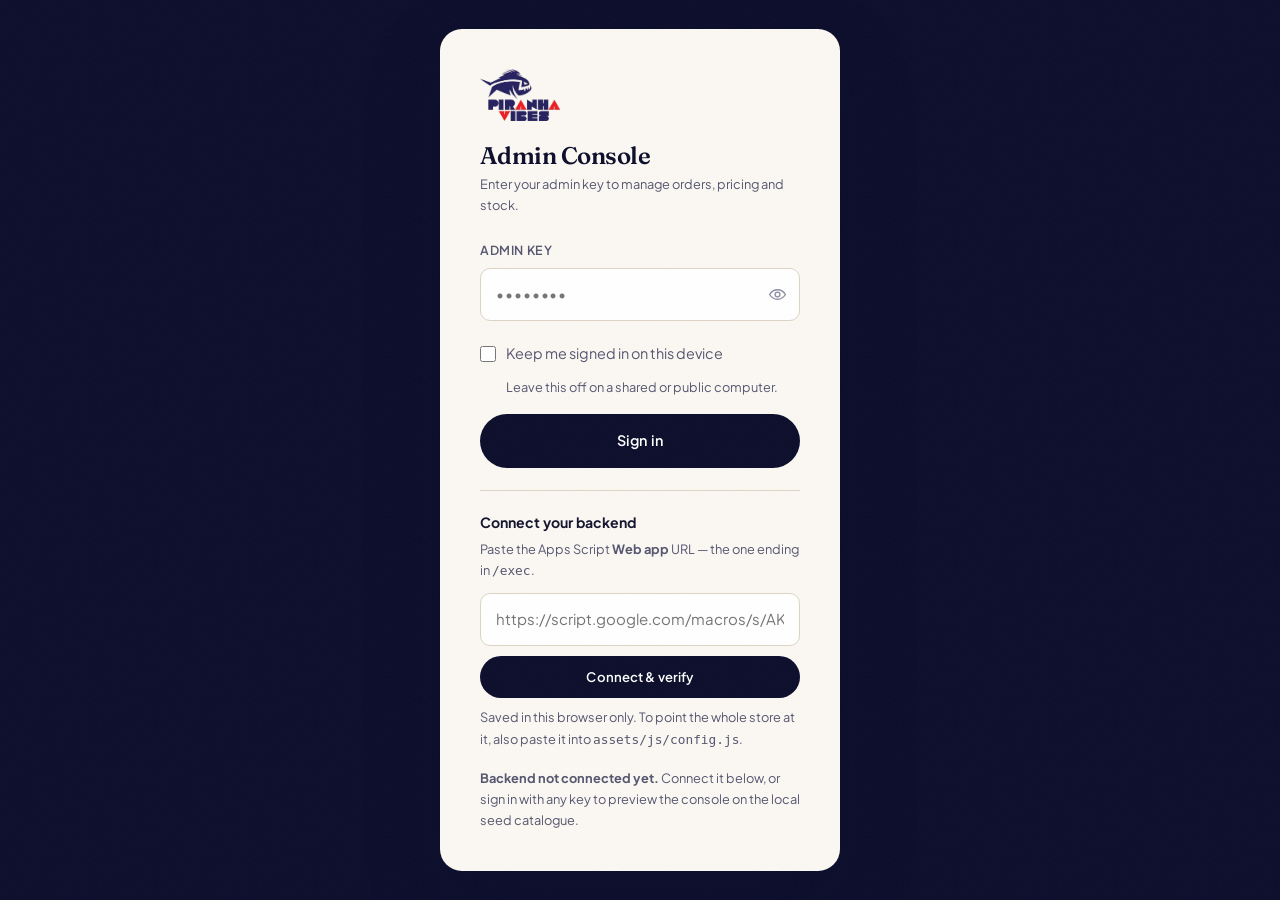
==== commit e9b5a533: "feat(admin): connect the backend from the login screen Pasting the Apps Script /exec URL into config" ====
--- a/admin.html
+++ b/admin.html
@@ -40,6 +40,16 @@
         <button class="btn btn-ghost btn-sm btn-block" type="button" id="offlineBtn">Continue in offline preview</button>
       </div>
     </form>
+    <div class="hidden" id="connectBox" style="margin-top:22px;padding-top:20px;border-top:1px solid var(--line)">
+      <b style="font-size:.88rem;display:block;margin-bottom:5px">Connect your backend</b>
+      <p class="tiny muted" style="margin-bottom:12px">Paste the Apps Script <b>Web app</b> URL — the one ending in <code>/exec</code>.</p>
+      <div class="field" style="margin-bottom:10px">
+        <input id="apiUrl" placeholder="https://script.google.com/macros/s/AKfy.../exec" spellcheck="false" autocapitalize="off">
+        <span class="msg" id="apiMsg">Enter a valid /exec URL</span>
+      </div>
+      <button class="btn btn-sm btn-block" type="button" id="connectBtn">Connect &amp; verify</button>
+      <p class="tiny muted" style="margin-top:10px">Saved in this browser only. To point the whole store at it, also paste it into <code>assets/js/config.js</code>.</p>
+    </div>
     <p class="tiny muted" style="margin-top:18px" id="loginHint"></p>
   </div>
 </div>
